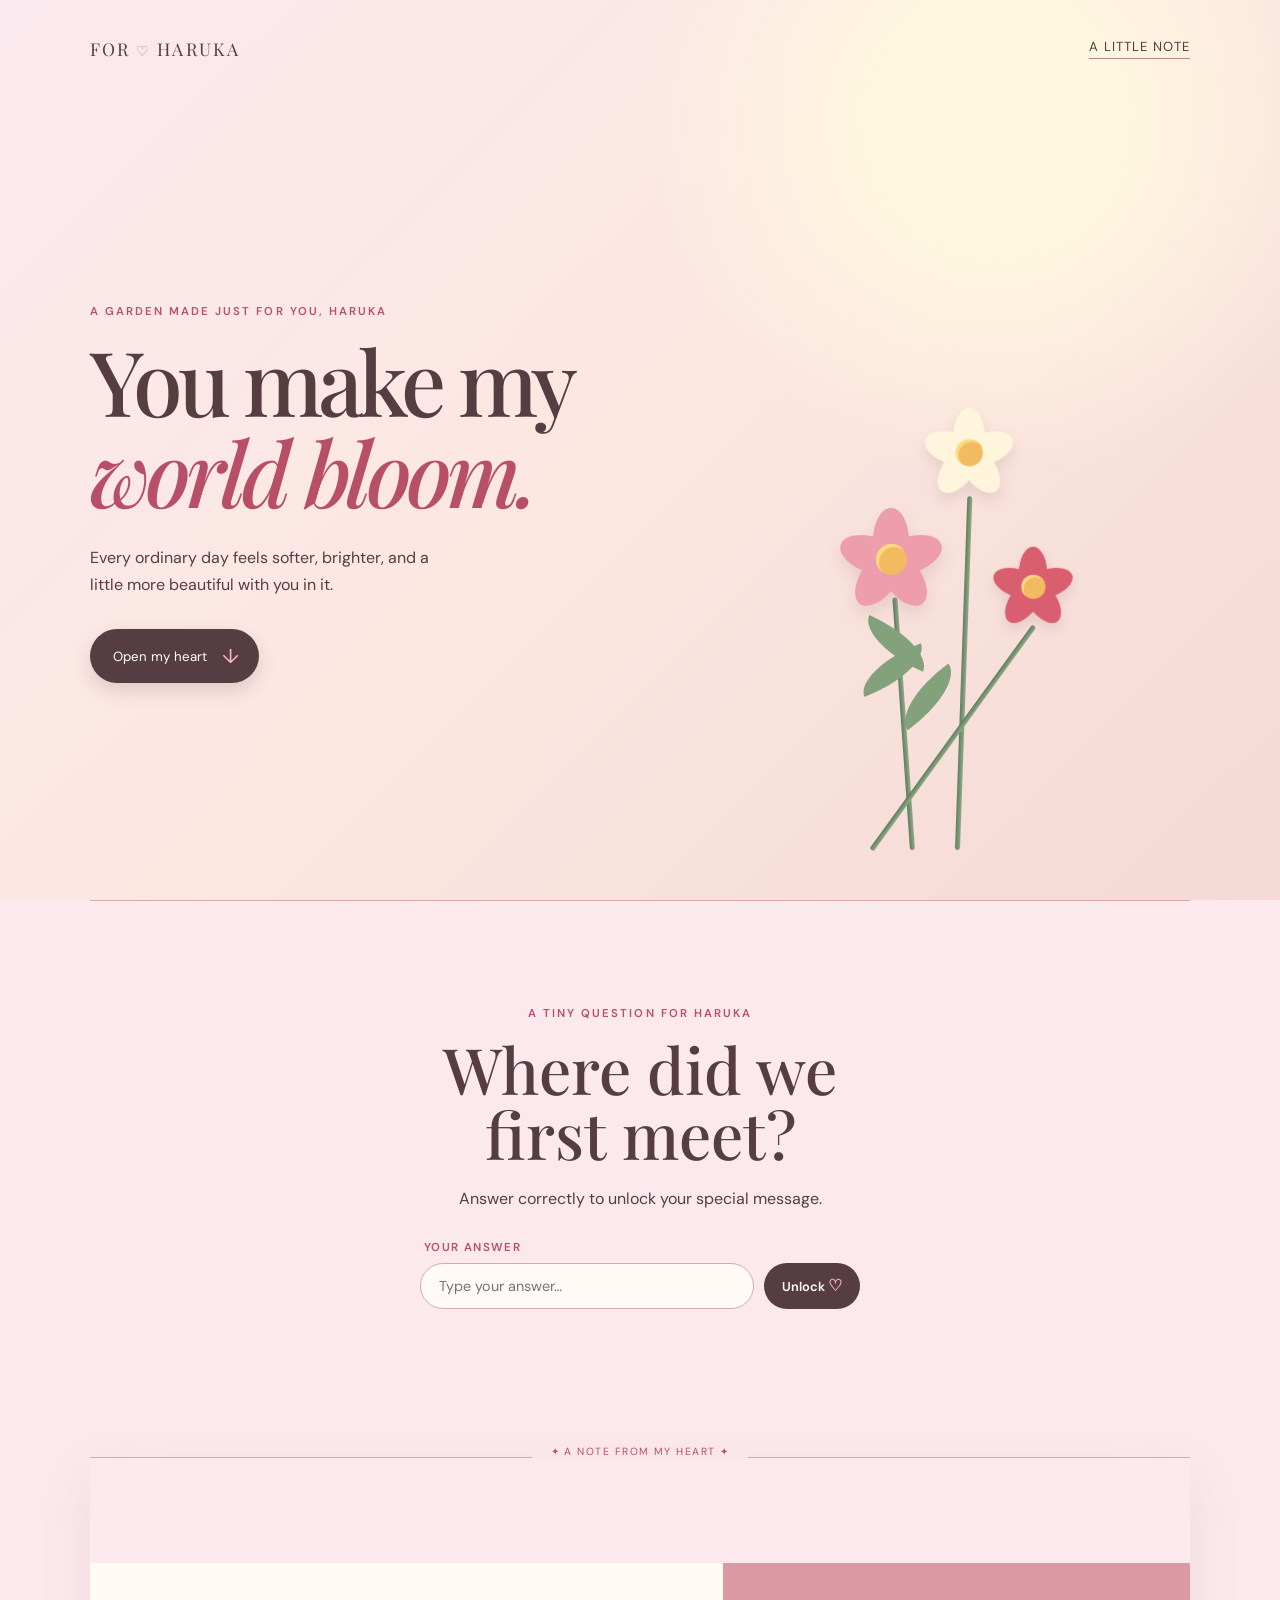
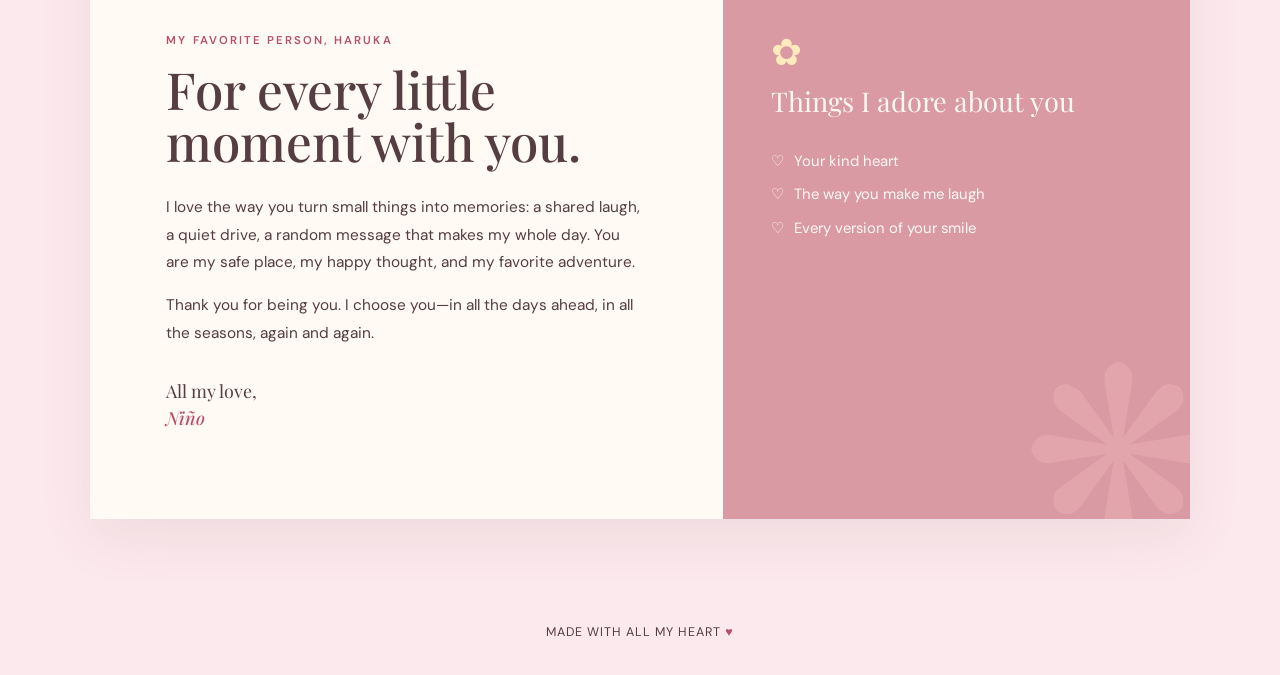
==== index.html @ 3aaa064a "sorry" ====
<!doctype html>
<html lang="en">
<head>
  <meta charset="UTF-8" />
  <meta name="viewport" content="width=device-width, initial-scale=1.0" />
  <meta name="theme-color" content="#fce9ed" />
  <title>For You, My Love</title>
  <link rel="preconnect" href="https://fonts.googleapis.com" />
  <link rel="preconnect" href="https://fonts.gstatic.com" crossorigin />
  <link href="https://fonts.googleapis.com/css2?family=DM+Sans:wght@400;500;600&family=Playfair+Display:ital,wght@0,500;0,600;1,500;1,600&display=swap" rel="stylesheet" />
  <link rel="stylesheet" href="styles.css" />
</head>
<body>
  <div class="sky" aria-hidden="true"></div>
  <div class="petals" aria-hidden="true"></div>

  <main>
    <nav>
      <span class="monogram">For <i>♡</i> Haruka</span>
      <a href="#message">a little note</a>
    </nav>

    <section class="hero" aria-labelledby="hero-title">
      <p class="eyebrow">A garden made just for you, Haruka</p>
      <h1 id="hero-title">You make my<br /><em>world bloom.</em></h1>
      <p class="intro">Every ordinary day feels softer, brighter, and a little more beautiful with you in it.</p>
      <a class="button" href="#game">Open my heart <span>↓</span></a>

      <div class="bouquet" aria-label="An animated bouquet of flowers">
        <div class="stem stem-one"></div><div class="stem stem-two"></div><div class="stem stem-three"></div>
        <div class="leaf leaf-one"></div><div class="leaf leaf-two"></div><div class="leaf leaf-three"></div>
        <div class="flower flower-pink"><b></b><i></i><i></i><i></i><i></i><i></i><strong></strong></div>
        <div class="flower flower-cream"><b></b><i></i><i></i><i></i><i></i><i></i><strong></strong></div>
        <div class="flower flower-red"><b></b><i></i><i></i><i></i><i></i><i></i><strong></strong></div>
      </div>
    </section>

    <section class="game" id="game" aria-labelledby="game-title">
      <div class="game-copy">
        <p class="eyebrow">A tiny question for Haruka</p>
        <h2 id="game-title">Where did we first meet?</h2>
        <p>Answer correctly to unlock your special message.</p>
      </div>
      <form class="question-form" id="question-form">
        <label for="answer">Your answer</label>
        <div class="answer-row">
          <input id="answer" name="answer" type="text" autocomplete="off" placeholder="Type your answer…" required />
          <button type="submit">Unlock <span>♡</span></button>
        </div>
        <p class="game-status" id="game-status" aria-live="polite"></p>
      </form>
    </section>

    <section class="letter" id="message">
      <div class="letter-card">
        <p class="eyebrow">My favorite person, Haruka</p>
        <h2>For every little<br />moment with you.</h2>
        <p>I love the way you turn small things into memories: a shared laugh, a quiet drive, a random message that makes my whole day. You are my safe place, my happy thought, and my favorite adventure.</p>
        <p>Thank you for being you. I choose you—in all the days ahead, in all the seasons, again and again.</p>
        <p class="signature">All my love,<br /><em>Niño</em></p>
      </div>
      <aside class="reasons">
        <span class="small-flower" aria-hidden="true">✿</span>
        <p>Things I adore about you</p>
        <ul>
          <li>Your kind heart</li>
          <li>The way you make me laugh</li>
          <li>Every version of your smile</li>
        </ul>
      </aside>
    </section>
  </main>

  <footer>Made with all my heart <span>♥</span></footer>
  <script src="script.js"></script>
</body>
</html>
---- styles.css ----
:root { --ink:#563d42; --rose:#d86a7f; --deep:#b84f68; --cream:#fffaf4; --sage:#789778; }
* { box-sizing:border-box; }
html { scroll-behavior:smooth; }
body { min-height:100vh; min-height:100dvh; margin:0; color:var(--ink); background:#fce9ed; font-family:"DM Sans", sans-serif; overflow-x:hidden; }
.sky { position:fixed; inset:0; z-index:-2; background:radial-gradient(circle at 78% 14%,#fff8df 0 8%,transparent 28%), linear-gradient(135deg,#fae9ee 0%,#fce7e1 47%,#f4d9d4 100%); }
main { width:100%; max-width:none; margin:0; padding:0 clamp(32px, 7vw, 120px); }
nav { height:96px; display:flex; align-items:center; justify-content:space-between; font-size:.82rem; letter-spacing:.08em; text-transform:uppercase; }
.monogram { font-family:"Playfair Display",serif; font-size:1.1rem; letter-spacing:.12em; } .monogram i { color:var(--rose); font-style:normal; font-size:.9rem; }
nav a { color:var(--ink); text-decoration:none; border-bottom:1px solid #bc8790; padding-bottom:3px; }
.hero { min-height:calc(100vh - 96px); min-height:calc(100dvh - 96px); position:relative; padding:clamp(50px,8vh,90px) 0 clamp(68px,9vh,100px); display:flex; flex-direction:column; justify-content:center; }
.eyebrow { margin:0 0 15px; color:var(--deep); text-transform:uppercase; letter-spacing:.18em; font-size:.71rem; font-weight:600; }
h1,h2 { font-family:"Playfair Display",serif; font-weight:500; line-height:1.02; margin:0; } h1 { font-size:clamp(3.5rem,7vw,6.7rem); letter-spacing:-.055em; } h1 em,h2 em,.signature em { color:var(--deep); font-weight:500; }
.intro { max-width:370px; line-height:1.7; margin:27px 0 31px; font-size:1rem; }
.button { display:inline-flex; align-items:center; align-self:flex-start; width:fit-content; gap:15px; padding:14px 20px 14px 23px; background:var(--ink); color:white; border-radius:30px; text-decoration:none; font-size:.83rem; box-shadow:0 8px 18px #74505630; transition:transform .2s; position:relative; z-index:2; cursor:pointer; }.button:hover {transform:translateY(-3px)} .button span { font-size:1.25rem; color:#f9b8c4; }
.bouquet { position:absolute; right:5%; bottom:42px; width:405px; height:470px; transform-origin:bottom center; animation:sway 5s ease-in-out infinite; pointer-events:none; }
.stem { position:absolute; bottom:8px; width:5px; height:305px; background:linear-gradient(90deg,#607c60,#90ac84); border-radius:8px; transform-origin:bottom; }.stem-one{left:180px;height:253px;transform:rotate(-4deg)}.stem-two{left:225px;height:354px;transform:rotate(2deg)}.stem-three{left:139px;height:277px;transform:rotate(36deg)}
.leaf { position:absolute; width:72px; height:30px; background:#83a27b; border-radius:100% 0 100% 0; transform-origin:left center; }.leaf-one{left:169px;bottom:125px;transform:rotate(-36deg)}.leaf-two{left:199px;bottom:185px;transform:rotate(24deg) scaleX(-1)}.leaf-three{left:129px;bottom:160px;transform:rotate(-21deg)}
.flower { position:absolute; width:116px; height:116px; filter:drop-shadow(0 8px 8px #79505624); animation:bloom 2s ease-out both; }.flower i,.flower b { position:absolute; left:40px; top:5px; width:36px; height:68px; border-radius:50% 50% 47% 47%; transform-origin:18px 53px; }.flower i:nth-of-type(1){transform:rotate(72deg)}.flower i:nth-of-type(2){transform:rotate(144deg)}.flower i:nth-of-type(3){transform:rotate(216deg)}.flower i:nth-of-type(4){transform:rotate(288deg)}.flower i:nth-of-type(5){transform:rotate(0)}.flower strong { position:absolute; width:31px;height:31px;left:43px;top:41px;background:#f2bb62;border-radius:50%;box-shadow:inset 3px 3px 0 #ffd982;z-index:2; }
.flower-pink{left:103px;top:115px;animation-delay:.2s}.flower-pink i,.flower-pink b{background:#ed9dac}.flower-cream{left:181px;top:8px;transform:scale(.87);animation-delay:.5s}.flower-cream i,.flower-cream b{background:#fff5dc}.flower-red{left:245px;top:142px;transform:scale(.78);animation-delay:.8s}.flower-red i,.flower-red b{background:#d95e70}
.game { padding:105px 0 115px; border-top:1px solid #dca7af; text-align:center; }.game-copy { max-width:530px; margin:0 auto 28px; }.game h2 { font-size:clamp(2.8rem,5vw,4.8rem); }.game-copy > p:not(.eyebrow) { line-height:1.7; margin:18px auto; }.question-form { max-width:440px; margin:auto; }.question-form label { display:block; text-align:left; margin:0 0 8px 4px; font-size:.72rem; font-weight:600; letter-spacing:.12em; text-transform:uppercase; color:var(--deep); }.answer-row { display:flex; gap:10px; }.answer-row input { flex:1; min-width:0; border:1px solid #d8a7ae; border-radius:26px; background:#fffaf6; color:var(--ink); padding:13px 18px; outline:none; font:.9rem "DM Sans",sans-serif; }.answer-row input:focus { border-color:var(--deep); box-shadow:0 0 0 3px #d96d8030; }.answer-row button { border:0; border-radius:26px; padding:0 18px; background:var(--ink); color:white; cursor:pointer; font:600 .8rem "DM Sans",sans-serif; }.answer-row button span { color:#f6adbd; font-size:1rem; }.game-status { min-height:20px; margin:13px 0 0; color:var(--deep); font-size:.78rem; font-weight:600; letter-spacing:.06em; }.game.failed .game-status { color:#9e555f; }.game.success .game-copy:after { content:"That’s right! Your love note is opening…"; display:block; margin-top:17px; color:var(--deep); font-family:"Playfair Display",serif; font-size:1.2rem; }
.letter { display:grid; grid-template-columns:1.15fr .85fr; gap:0; margin:0 0 105px; padding-top:105px; border-top:1px solid #dca7af; position:relative; box-shadow:0 18px 50px #77545b18; }.letter:before { content:"✦  a note from my heart  ✦"; position:absolute; top:-13px; left:50%; transform:translateX(-50%); white-space:nowrap; padding:0 18px; background:#f9e6e8; color:var(--deep); font-size:.65rem; letter-spacing:.14em; text-transform:uppercase; }.letter-card { background:var(--cream); padding:70px clamp(32px,6vw,85px); }.letter-card h2 { font-size:clamp(2.4rem,4vw,4rem); margin-bottom:27px; }.letter-card p:not(.eyebrow):not(.signature) { line-height:1.8; font-size:.96rem; }.signature { margin-top:30px; font-family:"Playfair Display",serif; font-size:1.12rem; line-height:1.5; }
.reasons { padding:65px 48px; background:#d99aa3; color:#fff9f4; position:relative; overflow:hidden; }.reasons:after {content:"❋";position:absolute;right:-25px;bottom:-85px;font-size:230px;color:#efb5b9;opacity:.42}.reasons p { font-family:"Playfair Display",serif; font-size:1.7rem; line-height:1.15; margin:10px 0 28px; }.reasons ul { list-style:none;padding:0;margin:0;line-height:2.25;font-size:.93rem}.reasons li:before {content:"♡";margin-right:10px}.small-flower{font-size:2.3rem;color:#ffebbd}
footer { text-align:center; padding:0 0 35px; font-size:.78rem; letter-spacing:.08em; text-transform:uppercase; } footer span{color:var(--deep)}
.petal { position:fixed; top:-50px; z-index:-1; width:14px; height:20px; background:#e99aaa; border-radius:100% 0 100% 0; opacity:.7; pointer-events:none; animation:fall linear infinite; }
@keyframes fall { to { transform:translate3d(var(--drift),110vh,0) rotate(500deg); } } @keyframes sway {50% {transform:rotate(2deg) translateX(8px)}} @keyframes bloom {0%{opacity:0;scale:.15;filter:blur(4px)}100%{opacity:1;scale:1;filter:drop-shadow(0 8px 8px #79505624)}}
@media (max-width:1050px) and (min-width:761px){main{padding:0 6vw}.bouquet{right:-2%;transform:scale(.78);transform-origin:bottom right}.hero h1{font-size:clamp(3.6rem,7vw,5.3rem)}.intro{max-width:330px}}
@media (max-width:760px){main{padding:0 8vw}.hero{padding-top:64px;min-height:calc(100vh - 78px)}.bouquet{right:50%;transform:translateX(50%) scale(.76);bottom:12px;animation:none}.game{padding:80px 0}.answer-row{flex-direction:column}.answer-row button{padding:13px}.letter{grid-template-columns:1fr;padding-top:70px}.letter-card,.reasons{padding:50px 30px}.reasons{min-height:310px}nav{height:78px}}
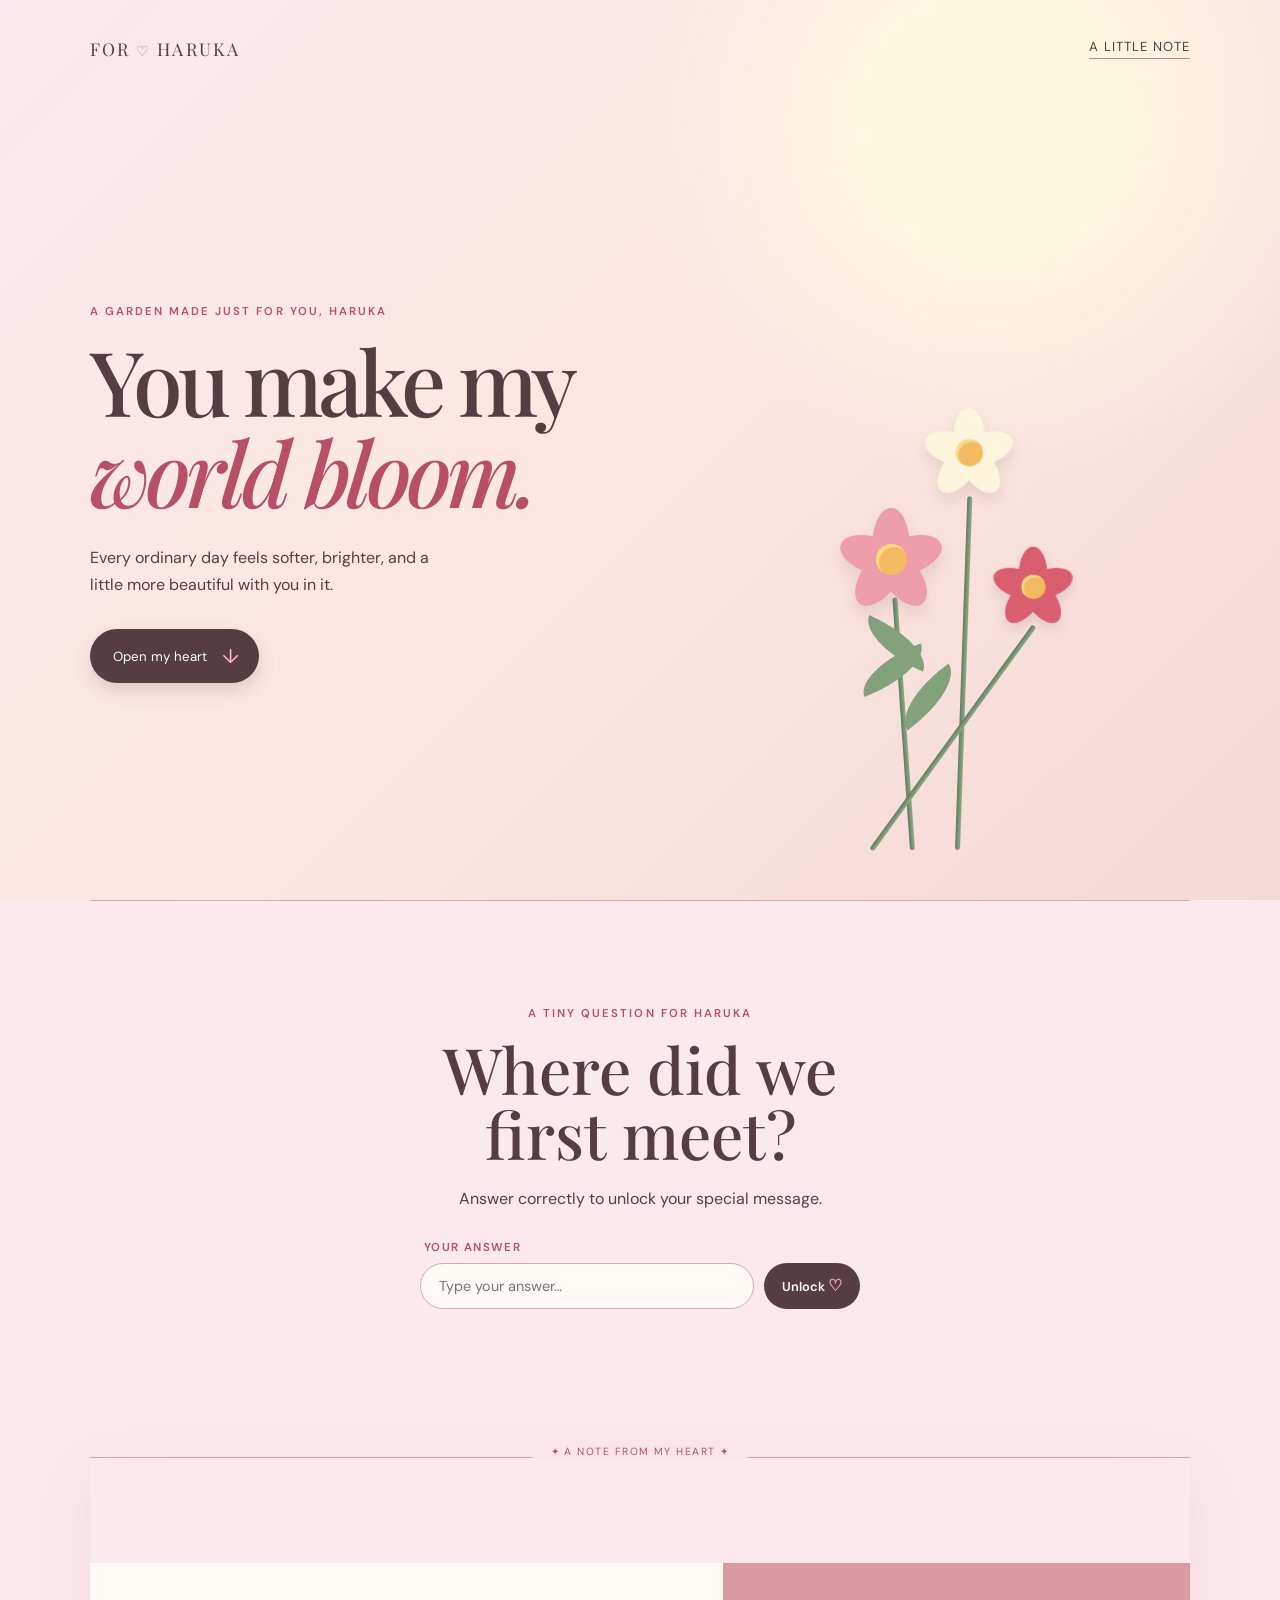
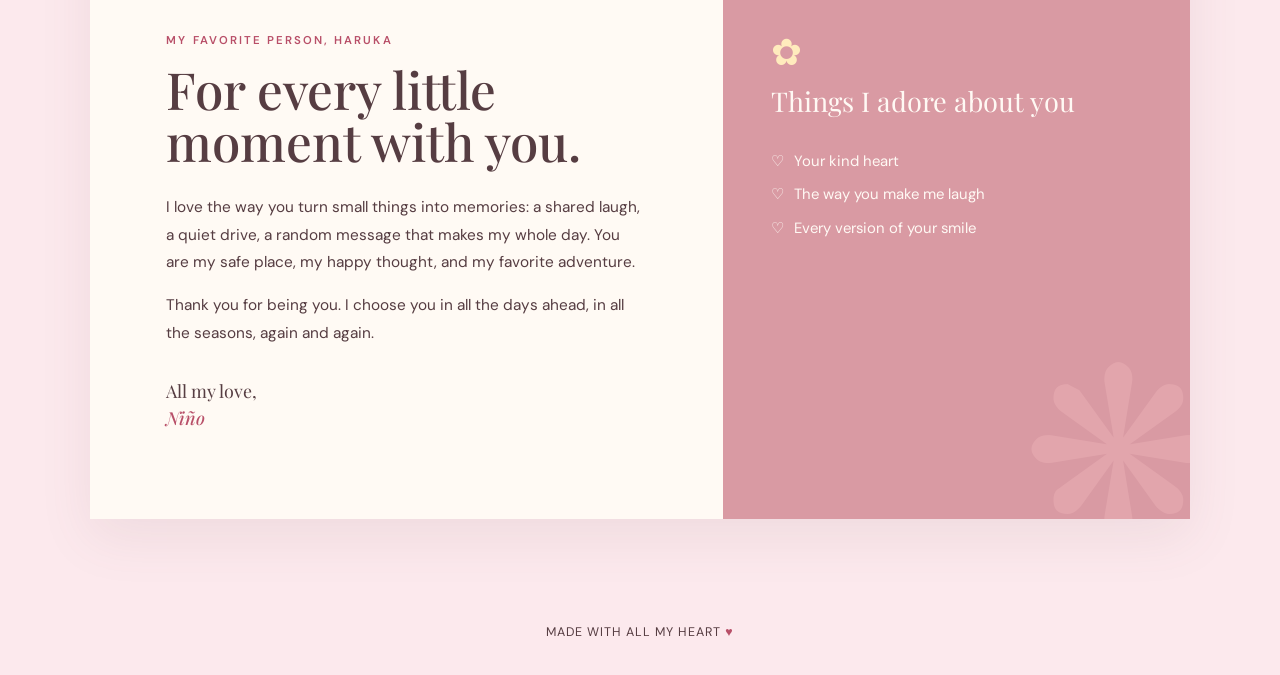
==== commit 21ab2550: "k" ====
--- a/index.html
+++ b/index.html
@@ -56,7 +56,7 @@
         <p class="eyebrow">My favorite person, Haruka</p>
         <h2>For every little<br />moment with you.</h2>
         <p>I love the way you turn small things into memories: a shared laugh, a quiet drive, a random message that makes my whole day. You are my safe place, my happy thought, and my favorite adventure.</p>
-        <p>Thank you for being you. I choose you—in all the days ahead, in all the seasons, again and again.</p>
+        <p>Thank you for being you. I choose you in all the days ahead, in all the seasons, again and again.</p>
         <p class="signature">All my love,<br /><em>Niño</em></p>
       </div>
       <aside class="reasons">
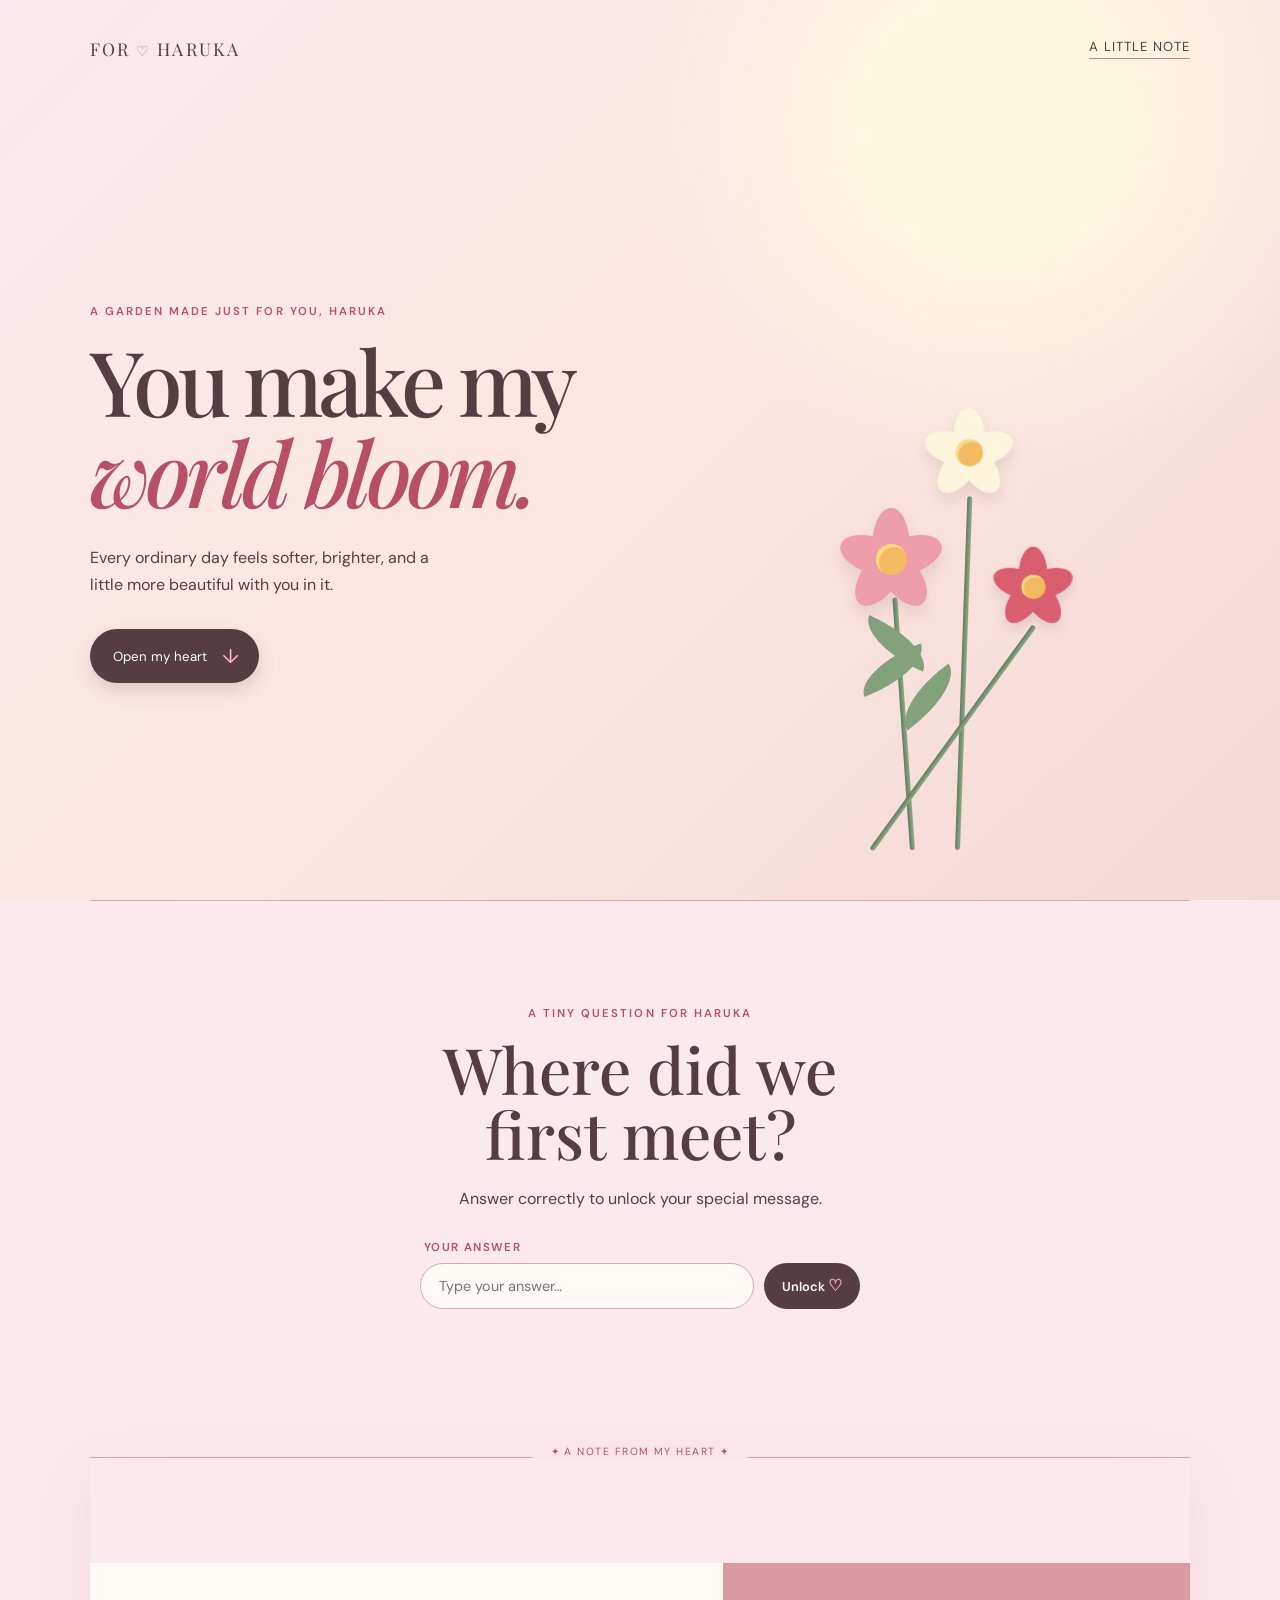
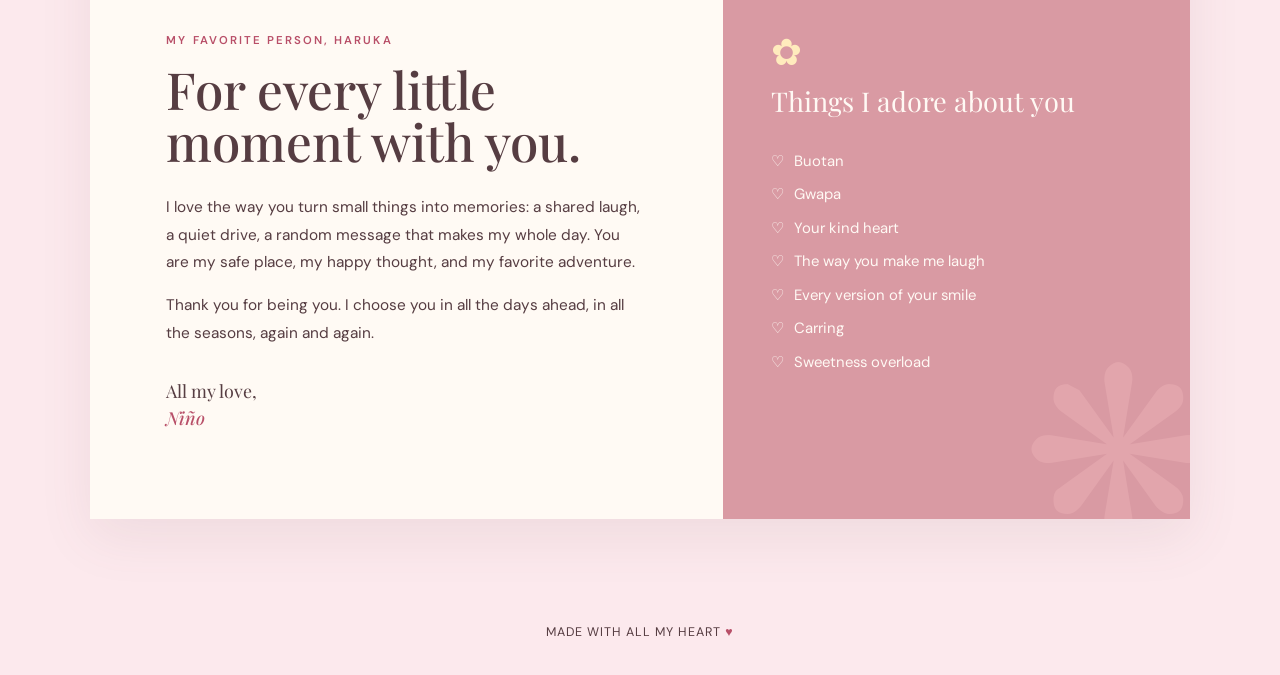
==== commit b7c92caf: "k" ====
--- a/index.html
+++ b/index.html
@@ -63,9 +63,13 @@
         <span class="small-flower" aria-hidden="true">✿</span>
         <p>Things I adore about you</p>
         <ul>
+          <li>Buotan</li>
+          <li>Gwapa</li>
           <li>Your kind heart</li>
           <li>The way you make me laugh</li>
           <li>Every version of your smile</li>
+          <li>Carring</li>
+          <li>Sweetness overload</li>
         </ul>
       </aside>
     </section>
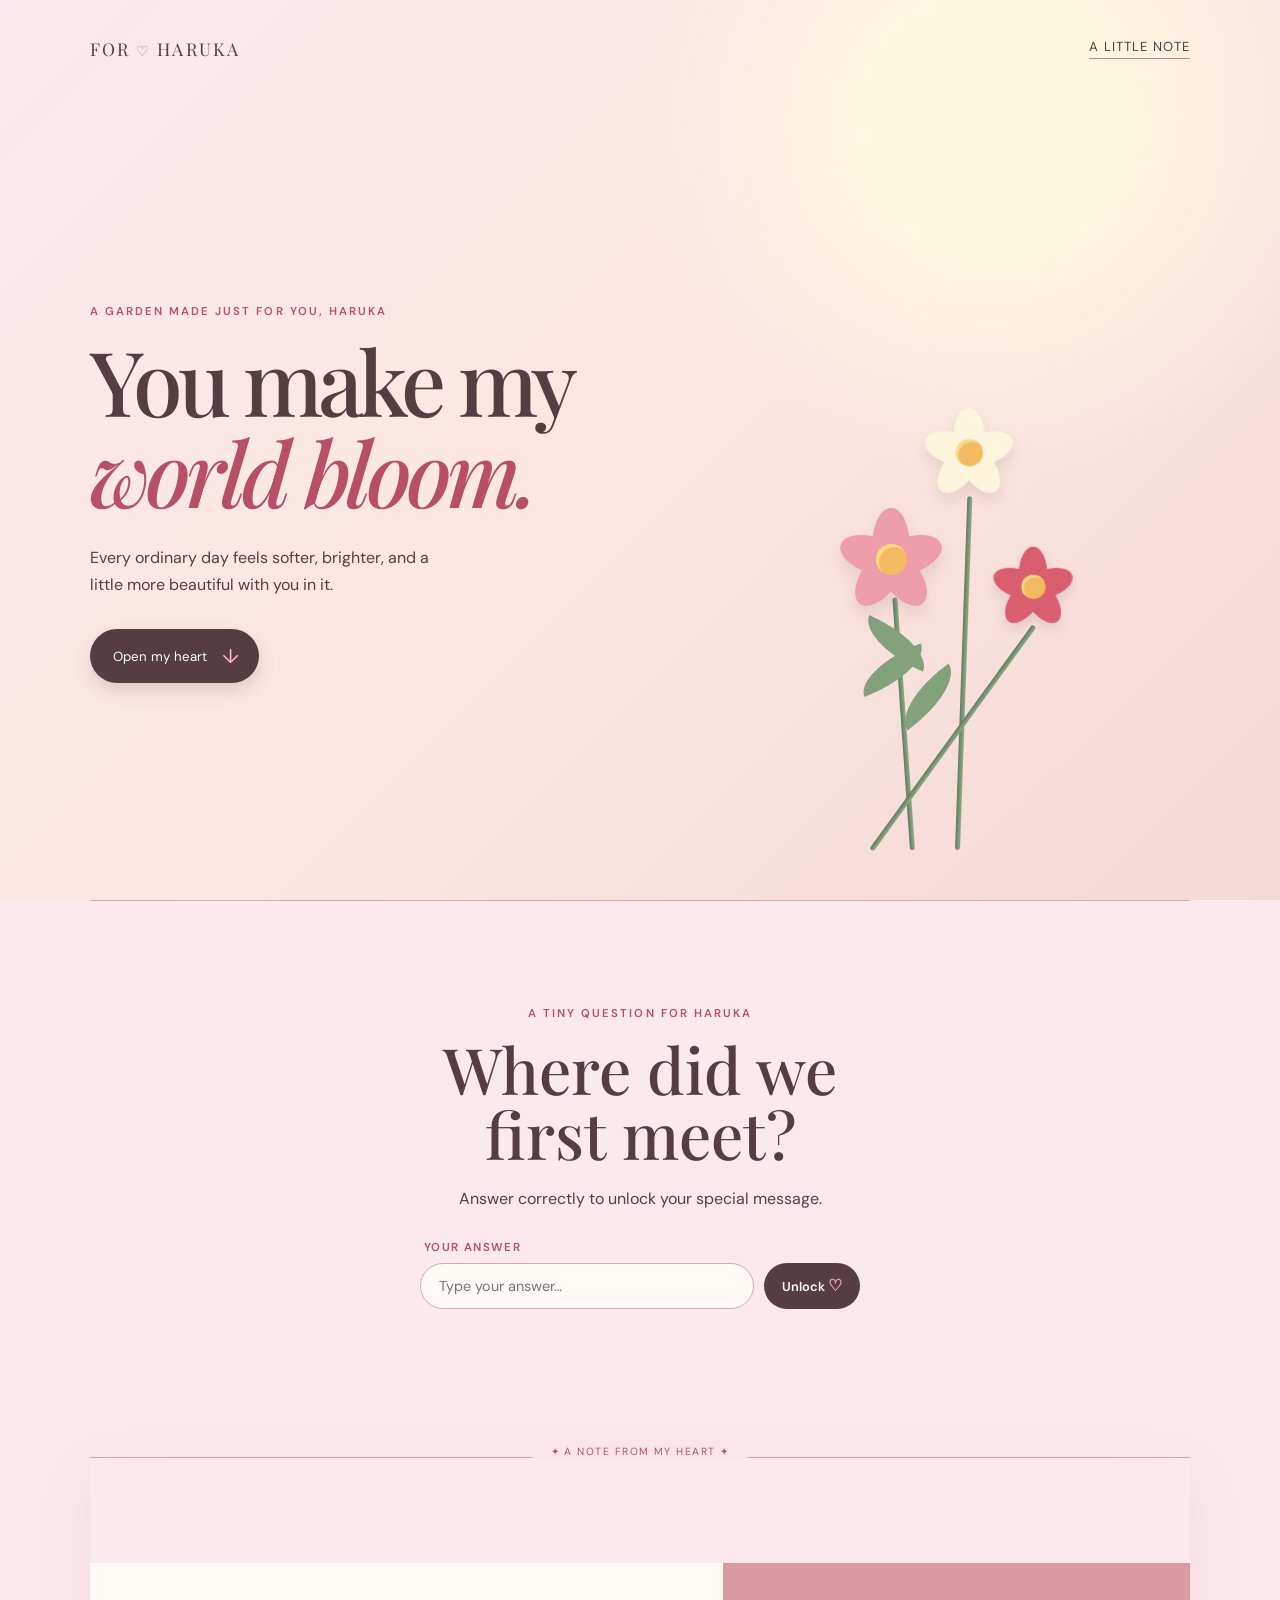
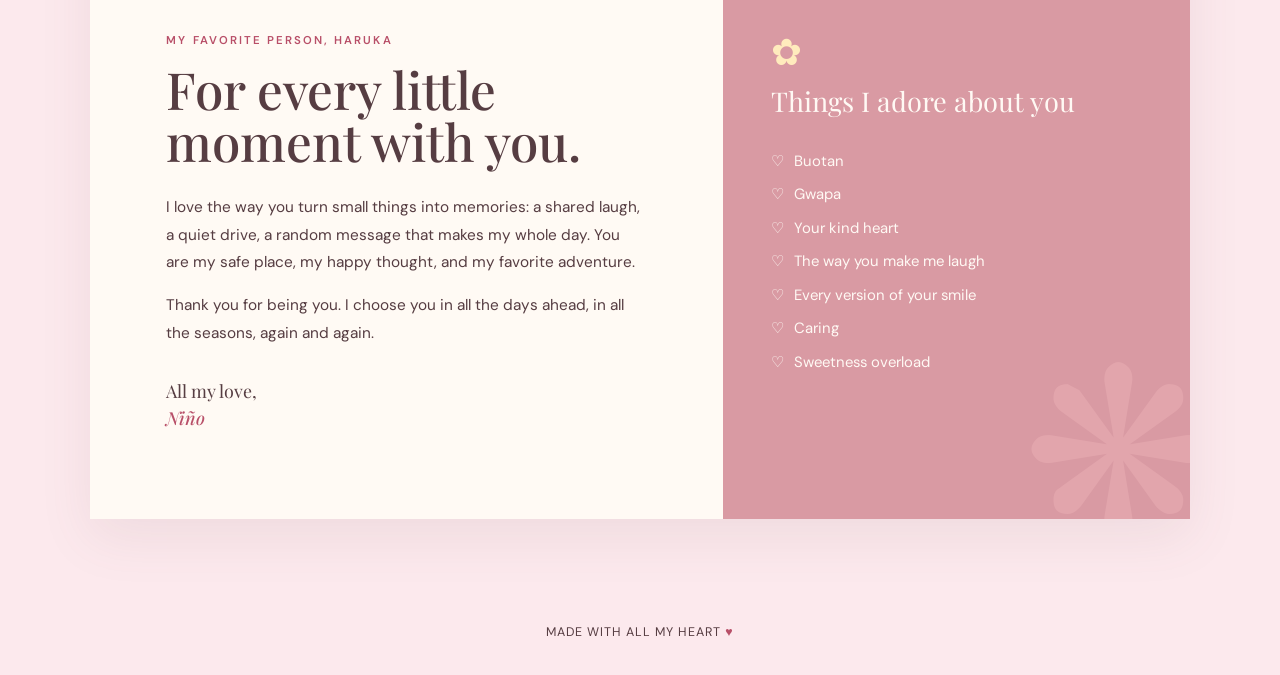
==== commit f20154f4: "k" ====
--- a/index.html
+++ b/index.html
@@ -8,7 +8,7 @@
   <link rel="preconnect" href="https://fonts.googleapis.com" />
   <link rel="preconnect" href="https://fonts.gstatic.com" crossorigin />
   <link href="https://fonts.googleapis.com/css2?family=DM+Sans:wght@400;500;600&family=Playfair+Display:ital,wght@0,500;0,600;1,500;1,600&display=swap" rel="stylesheet" />
-  <link rel="stylesheet" href="styles.css" />
+  <link rel="stylesheet" href="assets/css/styles.css" />
 </head>
 <body>
   <div class="sky" aria-hidden="true"></div>
@@ -68,7 +68,7 @@
           <li>Your kind heart</li>
           <li>The way you make me laugh</li>
           <li>Every version of your smile</li>
-          <li>Carring</li>
+          <li>Caring</li>
           <li>Sweetness overload</li>
         </ul>
       </aside>
@@ -76,6 +76,6 @@
   </main>
 
   <footer>Made with all my heart <span>♥</span></footer>
-  <script src="script.js"></script>
+  <script src="assets/js/script.js"></script>
 </body>
 </html>
--- a/assets/css/styles.css
+++ b/assets/css/styles.css
@@ -0,0 +1,28 @@
+:root { --ink:#563d42; --rose:#d86a7f; --deep:#b84f68; --cream:#fffaf4; --sage:#789778; }
+* { box-sizing:border-box; }
+html { scroll-behavior:smooth; }
+body { min-height:100vh; min-height:100dvh; margin:0; color:var(--ink); background:#fce9ed; font-family:"DM Sans", sans-serif; overflow-x:hidden; }
+.sky { position:fixed; inset:0; z-index:-2; background:radial-gradient(circle at 78% 14%,#fff8df 0 8%,transparent 28%), linear-gradient(135deg,#fae9ee 0%,#fce7e1 47%,#f4d9d4 100%); }
+main { width:100%; max-width:none; margin:0; padding:0 clamp(32px, 7vw, 120px); }
+nav { height:96px; display:flex; align-items:center; justify-content:space-between; font-size:.82rem; letter-spacing:.08em; text-transform:uppercase; }
+.monogram { font-family:"Playfair Display",serif; font-size:1.1rem; letter-spacing:.12em; } .monogram i { color:var(--rose); font-style:normal; font-size:.9rem; }
+nav a { color:var(--ink); text-decoration:none; border-bottom:1px solid #bc8790; padding-bottom:3px; }
+.hero { min-height:calc(100vh - 96px); min-height:calc(100dvh - 96px); position:relative; padding:clamp(50px,8vh,90px) 0 clamp(68px,9vh,100px); display:flex; flex-direction:column; justify-content:center; }
+.hero > :not(.bouquet) { position:relative; z-index:1; }
+.eyebrow { margin:0 0 15px; color:var(--deep); text-transform:uppercase; letter-spacing:.18em; font-size:.71rem; font-weight:600; }
+h1,h2 { font-family:"Playfair Display",serif; font-weight:500; line-height:1.02; margin:0; } h1 { font-size:clamp(3.5rem,7vw,6.7rem); letter-spacing:-.055em; } h1 em,h2 em,.signature em { color:var(--deep); font-weight:500; }
+.intro { max-width:370px; line-height:1.7; margin:27px 0 31px; font-size:1rem; }
+.button { display:inline-flex; align-items:center; align-self:flex-start; width:fit-content; gap:15px; padding:14px 20px 14px 23px; background:var(--ink); color:white; border-radius:30px; text-decoration:none; font-size:.83rem; box-shadow:0 8px 18px #74505630; transition:transform .2s; position:relative; z-index:2; cursor:pointer; }.button:hover {transform:translateY(-3px)} .button span { font-size:1.25rem; color:#f9b8c4; }
+.bouquet { position:absolute; right:5%; bottom:42px; z-index:0; width:405px; height:470px; transform-origin:bottom center; animation:sway 5s ease-in-out infinite; pointer-events:none; }
+.stem { position:absolute; bottom:8px; width:5px; height:305px; background:linear-gradient(90deg,#607c60,#90ac84); border-radius:8px; transform-origin:bottom; }.stem-one{left:180px;height:253px;transform:rotate(-4deg)}.stem-two{left:225px;height:354px;transform:rotate(2deg)}.stem-three{left:139px;height:277px;transform:rotate(36deg)}
+.leaf { position:absolute; width:72px; height:30px; background:#83a27b; border-radius:100% 0 100% 0; transform-origin:left center; }.leaf-one{left:169px;bottom:125px;transform:rotate(-36deg)}.leaf-two{left:199px;bottom:185px;transform:rotate(24deg) scaleX(-1)}.leaf-three{left:129px;bottom:160px;transform:rotate(-21deg)}
+.flower { position:absolute; width:116px; height:116px; filter:drop-shadow(0 8px 8px #79505624); animation:bloom 2s ease-out both; }.flower i,.flower b { position:absolute; left:40px; top:5px; width:36px; height:68px; border-radius:50% 50% 47% 47%; transform-origin:18px 53px; }.flower i:nth-of-type(1){transform:rotate(72deg)}.flower i:nth-of-type(2){transform:rotate(144deg)}.flower i:nth-of-type(3){transform:rotate(216deg)}.flower i:nth-of-type(4){transform:rotate(288deg)}.flower i:nth-of-type(5){transform:rotate(0)}.flower strong { position:absolute; width:31px;height:31px;left:43px;top:41px;background:#f2bb62;border-radius:50%;box-shadow:inset 3px 3px 0 #ffd982;z-index:2; }
+.flower-pink{left:103px;top:115px;animation-delay:.2s}.flower-pink i,.flower-pink b{background:#ed9dac}.flower-cream{left:181px;top:8px;transform:scale(.87);animation-delay:.5s}.flower-cream i,.flower-cream b{background:#fff5dc}.flower-red{left:245px;top:142px;transform:scale(.78);animation-delay:.8s}.flower-red i,.flower-red b{background:#d95e70}
+.game { padding:105px 0 115px; border-top:1px solid #dca7af; text-align:center; }.game-copy { max-width:530px; margin:0 auto 28px; }.game h2 { font-size:clamp(2.8rem,5vw,4.8rem); }.game-copy > p:not(.eyebrow) { line-height:1.7; margin:18px auto; }.question-form { max-width:440px; margin:auto; }.question-form label { display:block; text-align:left; margin:0 0 8px 4px; font-size:.72rem; font-weight:600; letter-spacing:.12em; text-transform:uppercase; color:var(--deep); }.answer-row { display:flex; gap:10px; }.answer-row input { flex:1; min-width:0; border:1px solid #d8a7ae; border-radius:26px; background:#fffaf6; color:var(--ink); padding:13px 18px; outline:none; font:.9rem "DM Sans",sans-serif; }.answer-row input:focus { border-color:var(--deep); box-shadow:0 0 0 3px #d96d8030; }.answer-row button { border:0; border-radius:26px; padding:0 18px; background:var(--ink); color:white; cursor:pointer; font:600 .8rem "DM Sans",sans-serif; }.answer-row button span { color:#f6adbd; font-size:1rem; }.game-status { min-height:20px; margin:13px 0 0; color:var(--deep); font-size:.78rem; font-weight:600; letter-spacing:.06em; }.game.failed .game-status { color:#9e555f; }.game.success .game-copy:after { content:"That’s right! Your love note is opening…"; display:block; margin-top:17px; color:var(--deep); font-family:"Playfair Display",serif; font-size:1.2rem; }
+.letter { display:grid; grid-template-columns:1.15fr .85fr; gap:0; margin:0 0 105px; padding-top:105px; border-top:1px solid #dca7af; position:relative; box-shadow:0 18px 50px #77545b18; }.letter:before { content:"✦  a note from my heart  ✦"; position:absolute; top:-13px; left:50%; transform:translateX(-50%); white-space:nowrap; padding:0 18px; background:#f9e6e8; color:var(--deep); font-size:.65rem; letter-spacing:.14em; text-transform:uppercase; }.letter-card { background:var(--cream); padding:70px clamp(32px,6vw,85px); }.letter-card h2 { font-size:clamp(2.4rem,4vw,4rem); margin-bottom:27px; }.letter-card p:not(.eyebrow):not(.signature) { line-height:1.8; font-size:.96rem; }.signature { margin-top:30px; font-family:"Playfair Display",serif; font-size:1.12rem; line-height:1.5; }
+.reasons { padding:65px 48px; background:#d99aa3; color:#fff9f4; position:relative; overflow:hidden; }.reasons:after {content:"❋";position:absolute;right:-25px;bottom:-85px;font-size:230px;color:#efb5b9;opacity:.42}.reasons p { font-family:"Playfair Display",serif; font-size:1.7rem; line-height:1.15; margin:10px 0 28px; }.reasons ul { list-style:none;padding:0;margin:0;line-height:2.25;font-size:.93rem}.reasons li:before {content:"♡";margin-right:10px}.small-flower{font-size:2.3rem;color:#ffebbd}
+footer { text-align:center; padding:0 0 35px; font-size:.78rem; letter-spacing:.08em; text-transform:uppercase; } footer span{color:var(--deep)}
+.petal { position:fixed; top:-50px; z-index:-1; width:14px; height:20px; background:#e99aaa; border-radius:100% 0 100% 0; opacity:.7; pointer-events:none; animation:fall linear infinite; }
+@keyframes fall { to { transform:translate3d(var(--drift),110vh,0) rotate(500deg); } } @keyframes sway {50% {transform:rotate(2deg) translateX(8px)}} @keyframes bloom {0%{opacity:0;scale:.15;filter:blur(4px)}100%{opacity:1;scale:1;filter:drop-shadow(0 8px 8px #79505624)}}
+@media (max-width:1050px) and (min-width:761px){main{padding:0 6vw}.bouquet{right:-2%;transform:scale(.78);transform-origin:bottom right}.hero h1{font-size:clamp(3.6rem,7vw,5.3rem)}.intro{max-width:330px}}
+@media (max-width:760px){main{padding:0 8vw}.hero{padding-top:64px;min-height:calc(100vh - 78px)}.bouquet{right:50%;transform:translateX(50%) scale(.76);bottom:12px;animation:none}.game{padding:80px 0}.answer-row{flex-direction:column}.answer-row button{padding:13px}.letter{grid-template-columns:1fr;padding-top:70px}.letter-card,.reasons{padding:50px 30px}.reasons{min-height:310px}nav{height:78px}}
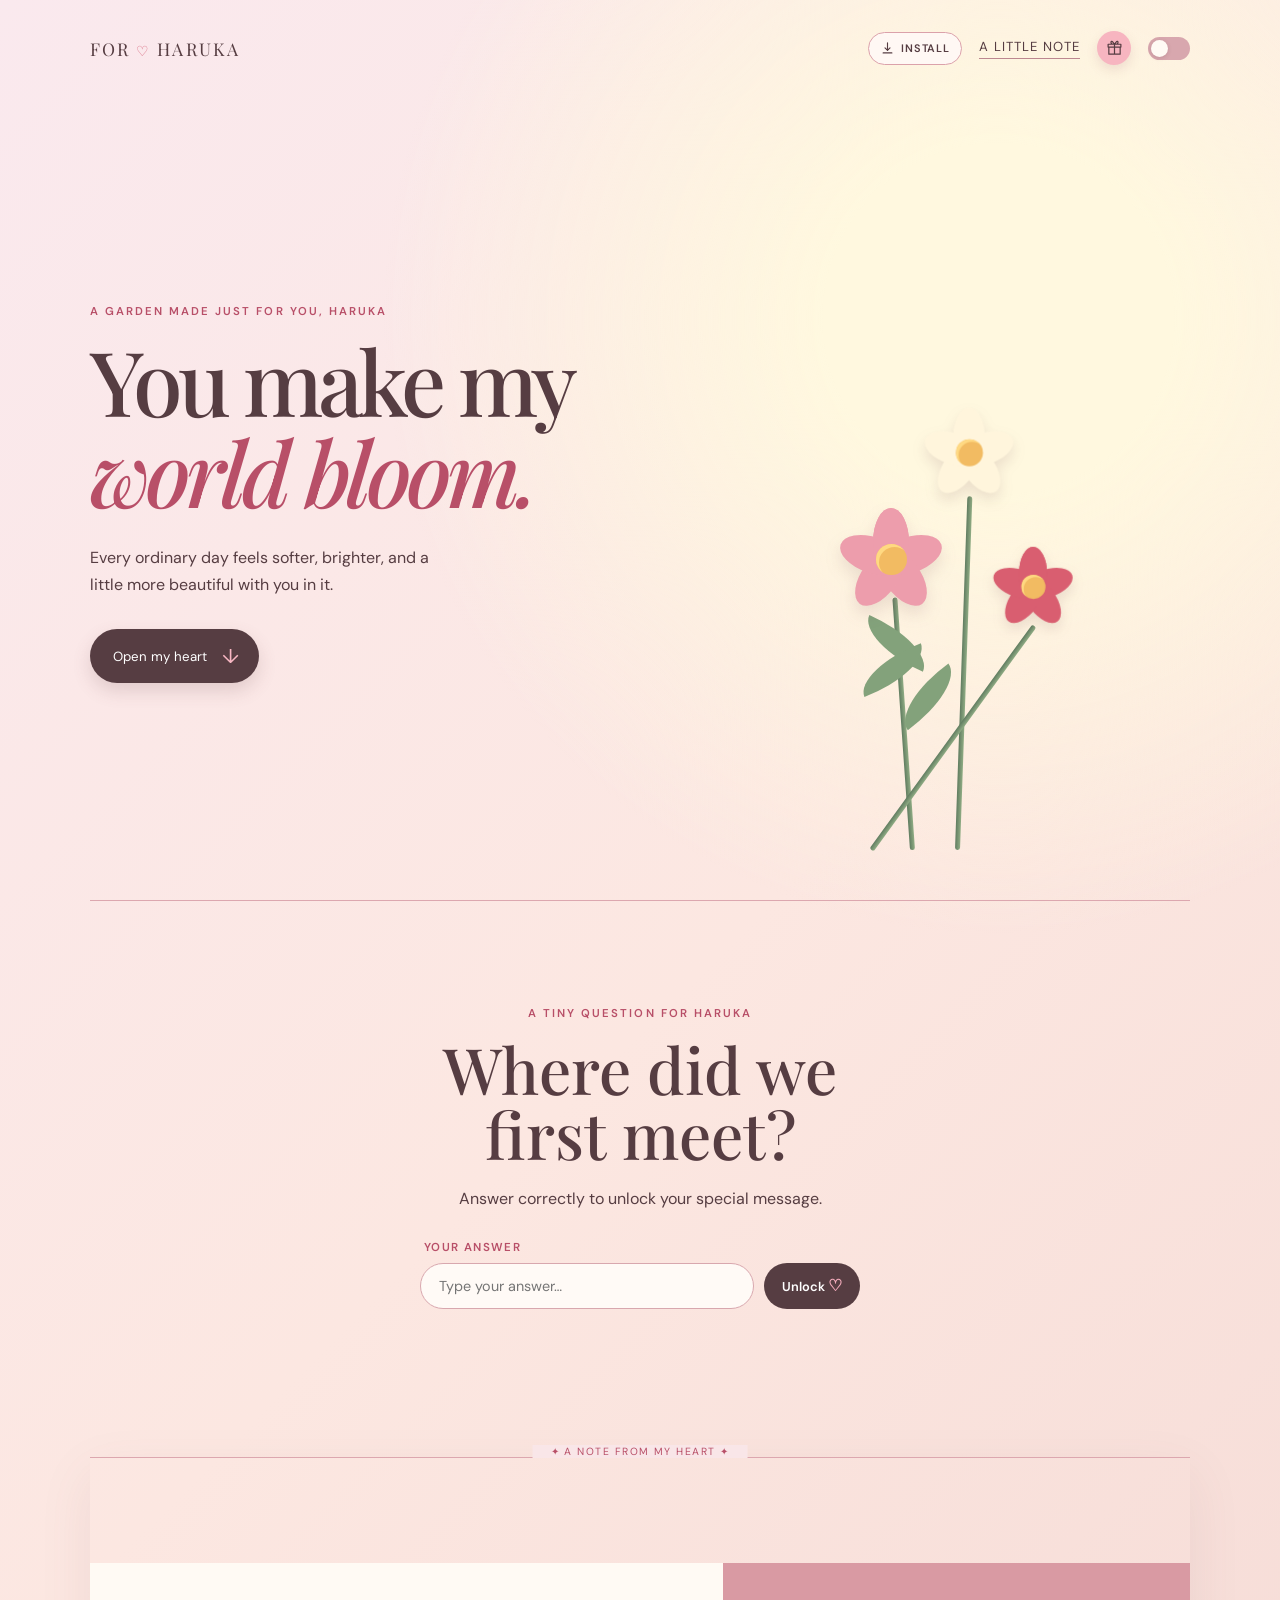
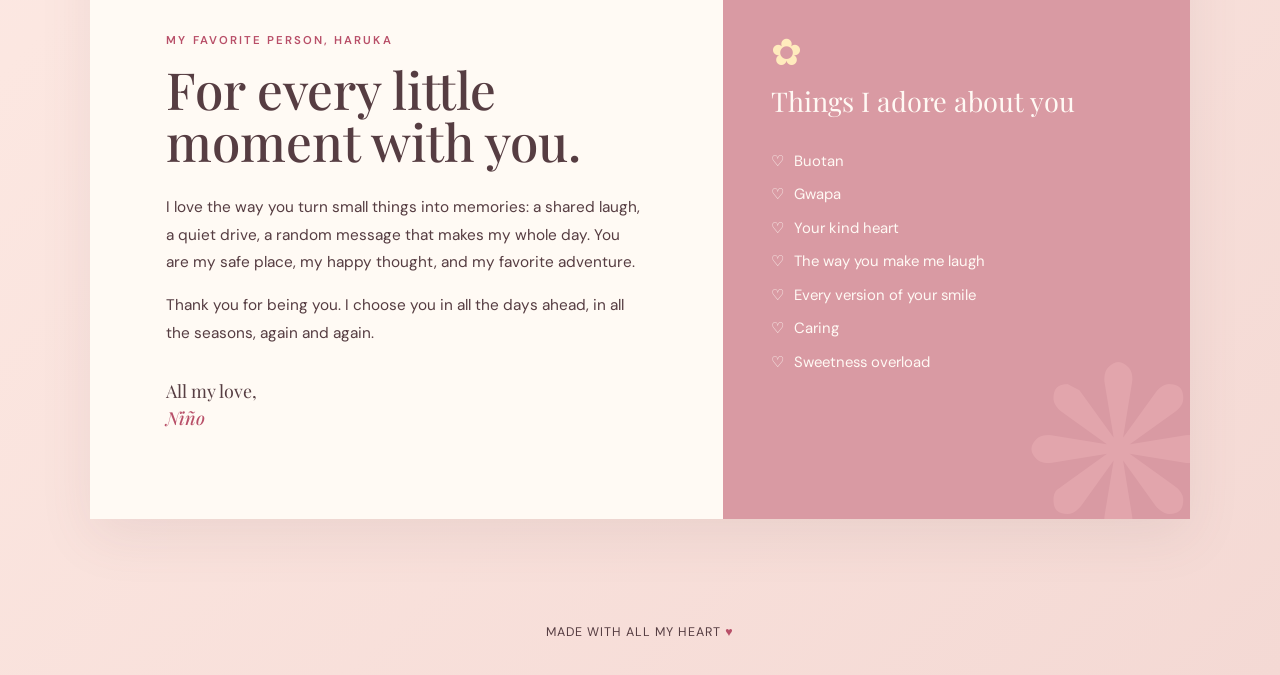
==== commit bfe39d00: "Add monthsary theme, memories gallery, and PWA support" ====
--- a/index.html
+++ b/index.html
@@ -4,7 +4,10 @@
   <meta charset="UTF-8" />
   <meta name="viewport" content="width=device-width, initial-scale=1.0" />
   <meta name="theme-color" content="#fce9ed" />
+  <meta name="description" content="A little romantic garden made for Haruka." />
   <title>For You, My Love</title>
+  <link rel="manifest" href="manifest.webmanifest" />
+  <link rel="apple-touch-icon" href="assets/icons/app-icon.svg" />
   <link rel="preconnect" href="https://fonts.googleapis.com" />
   <link rel="preconnect" href="https://fonts.gstatic.com" crossorigin />
   <link href="https://fonts.googleapis.com/css2?family=DM+Sans:wght@400;500;600&family=Playfair+Display:ital,wght@0,500;0,600;1,500;1,600&display=swap" rel="stylesheet" />
@@ -17,14 +20,24 @@
   <main>
     <nav>
       <span class="monogram">For <i>♡</i> Haruka</span>
-      <a href="#message">a little note</a>
+      <button class="install-button" id="install-button" type="button" hidden aria-label="Install this app" title="Install app"><svg viewBox="0 0 24 24" aria-hidden="true"><path d="M12 3v12m0 0 4-4m-4 4-4-4M5 19h14" /></svg><span>Install</span></button>
+      <button class="menu-toggle" type="button" aria-label="Open navigation menu" aria-expanded="false" aria-controls="nav-links">
+        <span></span><span></span><span></span>
+      </button>
+      <div class="nav-links" id="nav-links">
+        <a class="note-link" href="#message" aria-label="Read my little note" title="A little note"><span>a little note</span><svg viewBox="0 0 24 24" aria-hidden="true"><path d="M5 3h10l4 4v14H5zM15 3v5h5M8 12h8M8 16h6" /></svg></a>
+        <a class="nav-icon gift-link" href="pages/monthsary.html" aria-label="Open your monthsary surprise" title="A surprise for Haruka">
+          <svg viewBox="0 0 24 24" aria-hidden="true"><path d="M4 10h16v10H4zM3 6h18v4H3zM12 6v14M12 6c-3.8 0-5-1.1-5-2.5S8.2 1 10 3.2L12 6zm0 0c3.8 0 5-1.1 5-2.5S15.8 1 14 3.2L12 6z" /></svg>
+        </a>
+        <button class="theme-toggle" id="theme-toggle" type="button" role="switch" aria-checked="false" aria-label="Turn on monthsary theme" title="Monthsary theme"><span></span></button>
+      </div>
     </nav>
 
     <section class="hero" aria-labelledby="hero-title">
-      <p class="eyebrow">A garden made just for you, Haruka</p>
+      <p class="eyebrow" id="hero-eyebrow">A garden made just for you, Haruka</p>
       <h1 id="hero-title">You make my<br /><em>world bloom.</em></h1>
-      <p class="intro">Every ordinary day feels softer, brighter, and a little more beautiful with you in it.</p>
-      <a class="button" href="#game">Open my heart <span>↓</span></a>
+      <p class="intro" id="hero-intro">Every ordinary day feels softer, brighter, and a little more beautiful with you in it.</p>
+      <a class="button" href="#game"><span id="hero-button-text">Open my heart</span> <span class="button-arrow">↓</span></a>
 
       <div class="bouquet" aria-label="An animated bouquet of flowers">
         <div class="stem stem-one"></div><div class="stem stem-two"></div><div class="stem stem-three"></div>
@@ -37,9 +50,9 @@
 
     <section class="game" id="game" aria-labelledby="game-title">
       <div class="game-copy">
-        <p class="eyebrow">A tiny question for Haruka</p>
+        <p class="eyebrow" id="game-eyebrow">A tiny question for Haruka</p>
         <h2 id="game-title">Where did we first meet?</h2>
-        <p>Answer correctly to unlock your special message.</p>
+        <p id="game-description">Answer correctly to unlock your special message.</p>
       </div>
       <form class="question-form" id="question-form">
         <label for="answer">Your answer</label>
--- a/assets/css/styles.css
+++ b/assets/css/styles.css
@@ -1,18 +1,24 @@
 :root { --ink:#563d42; --rose:#d86a7f; --deep:#b84f68; --cream:#fffaf4; --sage:#789778; }
 * { box-sizing:border-box; }
 html { scroll-behavior:smooth; }
-body { min-height:100vh; min-height:100dvh; margin:0; color:var(--ink); background:#fce9ed; font-family:"DM Sans", sans-serif; overflow-x:hidden; }
+body { min-height:100vh; min-height:100dvh; margin:0; color:var(--ink); background:#fce9ed; font-family:"DM Sans", sans-serif; overflow-x:hidden; animation:home-fade-in .6s ease-out both; }
 .sky { position:fixed; inset:0; z-index:-2; background:radial-gradient(circle at 78% 14%,#fff8df 0 8%,transparent 28%), linear-gradient(135deg,#fae9ee 0%,#fce7e1 47%,#f4d9d4 100%); }
 main { width:100%; max-width:none; margin:0; padding:0 clamp(32px, 7vw, 120px); }
-nav { height:96px; display:flex; align-items:center; justify-content:space-between; font-size:.82rem; letter-spacing:.08em; text-transform:uppercase; }
+nav { height:96px; display:flex; align-items:center; justify-content:space-between; position:relative; font-size:.82rem; letter-spacing:.08em; text-transform:uppercase; }.nav-links { display:flex; align-items:center; gap:17px; }.menu-toggle { display:none; }
 .monogram { font-family:"Playfair Display",serif; font-size:1.1rem; letter-spacing:.12em; } .monogram i { color:var(--rose); font-style:normal; font-size:.9rem; }
 nav a { color:var(--ink); text-decoration:none; border-bottom:1px solid #bc8790; padding-bottom:3px; }
+.nav-icon { display:grid; place-items:center; width:34px; height:34px; padding:0; border:0; border-radius:50%; color:var(--ink); transition:transform .2s, background .2s; }.nav-icon svg { width:17px; height:17px; fill:none; stroke:currentColor; stroke-width:1.7; stroke-linecap:round; stroke-linejoin:round; }.nav-icon:hover { transform:translateY(-3px); background:#f5cbd1; }.gift-link { background:#f7b5c0; box-shadow:0 5px 12px #8f515c24; }.gift-link:hover { transform:translateY(-3px) rotate(-8deg); background:#f5a6b4; }
+.note-link svg { display:none; }
+.install-button { display:inline-flex; align-items:center; gap:6px; margin-left:auto; margin-right:17px; padding:8px 11px; border:1px solid #dba1aa; border-radius:22px; background:#fff8f4; color:var(--ink); cursor:pointer; font:600 .68rem "DM Sans",sans-serif; letter-spacing:.07em; text-transform:uppercase; }.install-button svg { width:15px; height:15px; fill:none; stroke:currentColor; stroke-width:1.8; stroke-linecap:round; stroke-linejoin:round; }
+.theme-toggle { width:42px; height:23px; padding:3px; border:0; border-radius:20px; background:#d8a7ae; cursor:pointer; transition:background .25s; }.theme-toggle span { display:block; width:17px; height:17px; border-radius:50%; background:#fffaf4; box-shadow:0 1px 4px #5e3c4230; transition:transform .25s; }.theme-toggle[aria-checked="true"] { background:#d25a73; }.theme-toggle[aria-checked="true"] span { transform:translateX(19px); }
+body.monthsary-theme { --ink:#643f4b; --rose:#c95570; --deep:#b94d69; background:#f8dde2; } body.monthsary-theme .sky { background:radial-gradient(circle at 72% 16%,#fff6cf 0 7%,transparent 25%),radial-gradient(circle at 28% 80%,#ffe6b6 0,transparent 24%),linear-gradient(135deg,#f8dce2 0%,#fce8d7 52%,#edc9d3 100%); } body.monthsary-theme .letter:before { background:#f8dde2; } body.monthsary-theme .reasons { background:#ce7081; } body.monthsary-theme .button,.monthsary-theme .answer-row button { background:#743f50; }
+.gift-link.opening { animation:gift-open .62s ease-in forwards; pointer-events:none; }.opening-surprise main, .opening-surprise nav, .opening-surprise footer { animation:home-fade-out .58s ease-in forwards; }
 .hero { min-height:calc(100vh - 96px); min-height:calc(100dvh - 96px); position:relative; padding:clamp(50px,8vh,90px) 0 clamp(68px,9vh,100px); display:flex; flex-direction:column; justify-content:center; }
 .hero > :not(.bouquet) { position:relative; z-index:1; }
 .eyebrow { margin:0 0 15px; color:var(--deep); text-transform:uppercase; letter-spacing:.18em; font-size:.71rem; font-weight:600; }
 h1,h2 { font-family:"Playfair Display",serif; font-weight:500; line-height:1.02; margin:0; } h1 { font-size:clamp(3.5rem,7vw,6.7rem); letter-spacing:-.055em; } h1 em,h2 em,.signature em { color:var(--deep); font-weight:500; }
 .intro { max-width:370px; line-height:1.7; margin:27px 0 31px; font-size:1rem; }
-.button { display:inline-flex; align-items:center; align-self:flex-start; width:fit-content; gap:15px; padding:14px 20px 14px 23px; background:var(--ink); color:white; border-radius:30px; text-decoration:none; font-size:.83rem; box-shadow:0 8px 18px #74505630; transition:transform .2s; position:relative; z-index:2; cursor:pointer; }.button:hover {transform:translateY(-3px)} .button span { font-size:1.25rem; color:#f9b8c4; }
+.button { display:inline-flex; align-items:center; align-self:flex-start; width:fit-content; gap:15px; padding:14px 20px 14px 23px; background:var(--ink); color:white; border-radius:30px; text-decoration:none; font-size:.83rem; box-shadow:0 8px 18px #74505630; transition:transform .2s; position:relative; z-index:2; cursor:pointer; }.button:hover {transform:translateY(-3px)} .button-arrow { font-size:1.25rem; color:#f9b8c4; }
 .bouquet { position:absolute; right:5%; bottom:42px; z-index:0; width:405px; height:470px; transform-origin:bottom center; animation:sway 5s ease-in-out infinite; pointer-events:none; }
 .stem { position:absolute; bottom:8px; width:5px; height:305px; background:linear-gradient(90deg,#607c60,#90ac84); border-radius:8px; transform-origin:bottom; }.stem-one{left:180px;height:253px;transform:rotate(-4deg)}.stem-two{left:225px;height:354px;transform:rotate(2deg)}.stem-three{left:139px;height:277px;transform:rotate(36deg)}
 .leaf { position:absolute; width:72px; height:30px; background:#83a27b; border-radius:100% 0 100% 0; transform-origin:left center; }.leaf-one{left:169px;bottom:125px;transform:rotate(-36deg)}.leaf-two{left:199px;bottom:185px;transform:rotate(24deg) scaleX(-1)}.leaf-three{left:129px;bottom:160px;transform:rotate(-21deg)}
@@ -23,6 +29,7 @@
 .reasons { padding:65px 48px; background:#d99aa3; color:#fff9f4; position:relative; overflow:hidden; }.reasons:after {content:"❋";position:absolute;right:-25px;bottom:-85px;font-size:230px;color:#efb5b9;opacity:.42}.reasons p { font-family:"Playfair Display",serif; font-size:1.7rem; line-height:1.15; margin:10px 0 28px; }.reasons ul { list-style:none;padding:0;margin:0;line-height:2.25;font-size:.93rem}.reasons li:before {content:"♡";margin-right:10px}.small-flower{font-size:2.3rem;color:#ffebbd}
 footer { text-align:center; padding:0 0 35px; font-size:.78rem; letter-spacing:.08em; text-transform:uppercase; } footer span{color:var(--deep)}
 .petal { position:fixed; top:-50px; z-index:-1; width:14px; height:20px; background:#e99aaa; border-radius:100% 0 100% 0; opacity:.7; pointer-events:none; animation:fall linear infinite; }
-@keyframes fall { to { transform:translate3d(var(--drift),110vh,0) rotate(500deg); } } @keyframes sway {50% {transform:rotate(2deg) translateX(8px)}} @keyframes bloom {0%{opacity:0;scale:.15;filter:blur(4px)}100%{opacity:1;scale:1;filter:drop-shadow(0 8px 8px #79505624)}}
+@keyframes home-fade-in { from { opacity:0; transform:translateY(10px); } to { opacity:1; transform:none; } } @keyframes home-fade-out { to { opacity:0; transform:scale(.985); } } @keyframes gift-open { 30% { transform:translateY(-8px) rotate(-12deg) scale(1.15); } 65% { transform:translateY(-5px) rotate(12deg) scale(1.35); } to { transform:translateY(-22px) scale(1.75); opacity:0; } } @keyframes fall { to { transform:translate3d(var(--drift),110vh,0) rotate(500deg); } } @keyframes sway {50% {transform:rotate(2deg) translateX(8px)}} @keyframes bloom {0%{opacity:0;scale:.15;filter:blur(4px)}100%{opacity:1;scale:1;filter:drop-shadow(0 8px 8px #79505624)}}
 @media (max-width:1050px) and (min-width:761px){main{padding:0 6vw}.bouquet{right:-2%;transform:scale(.78);transform-origin:bottom right}.hero h1{font-size:clamp(3.6rem,7vw,5.3rem)}.intro{max-width:330px}}
-@media (max-width:760px){main{padding:0 8vw}.hero{padding-top:64px;min-height:calc(100vh - 78px)}.bouquet{right:50%;transform:translateX(50%) scale(.76);bottom:12px;animation:none}.game{padding:80px 0}.answer-row{flex-direction:column}.answer-row button{padding:13px}.letter{grid-template-columns:1fr;padding-top:70px}.letter-card,.reasons{padding:50px 30px}.reasons{min-height:310px}nav{height:78px}}
+@media (max-width:760px){main{padding:0 8vw}.hero{padding-top:64px;min-height:calc(100vh - 78px)}.bouquet{right:50%;transform:translateX(50%) scale(.76);bottom:12px;animation:none}.game{padding:80px 0}.answer-row{flex-direction:column}.answer-row button{padding:13px}.letter{grid-template-columns:1fr;padding-top:70px}.letter-card,.reasons{padding:50px 30px}.reasons{min-height:310px}nav{height:78px}.menu-toggle{display:grid;gap:4px;width:40px;height:40px;place-content:center;padding:0;border:0;border-radius:50%;background:#f7b5c0;cursor:pointer;z-index:3}.menu-toggle span{display:block;width:17px;height:1.5px;background:var(--ink);transition:transform .25s,opacity .2s}.menu-toggle.is-open span:first-child{transform:translateY(5.5px) rotate(45deg)}.menu-toggle.is-open span:nth-child(2){opacity:0}.menu-toggle.is-open span:last-child{transform:translateY(-5.5px) rotate(-45deg)}.nav-links{position:absolute;z-index:2;top:68px;right:0;display:flex;gap:12px;padding:12px;border:1px solid #ecc6cc;border-radius:28px;background:#fff8f4;box-shadow:0 12px 30px #79505622;opacity:0;visibility:hidden;transform:translateY(-8px) scale(.96);transition:opacity .2s,transform .2s,visibility .2s}.nav-links.is-open{opacity:1;visibility:visible;transform:none}.nav-links .note-link,.nav-links .gift-link{display:grid;place-items:center;width:38px;height:38px;margin:0;padding:0;border:0;border-radius:50%;background:#fae0e3}.nav-links .note-link span{display:none}.nav-links .note-link svg{display:block;width:18px;height:18px;fill:none;stroke:currentColor;stroke-width:1.7;stroke-linecap:round;stroke-linejoin:round}.nav-links .gift-link{background:#f7b5c0}}
+@media (max-width:760px){.install-button{order:2;margin-left:auto;margin-right:9px;padding:0;width:40px;height:40px;justify-content:center;border:0;border-radius:50%;background:#fff8f4}.install-button span{display:none}.install-button svg{width:18px;height:18px}.menu-toggle{order:3}}
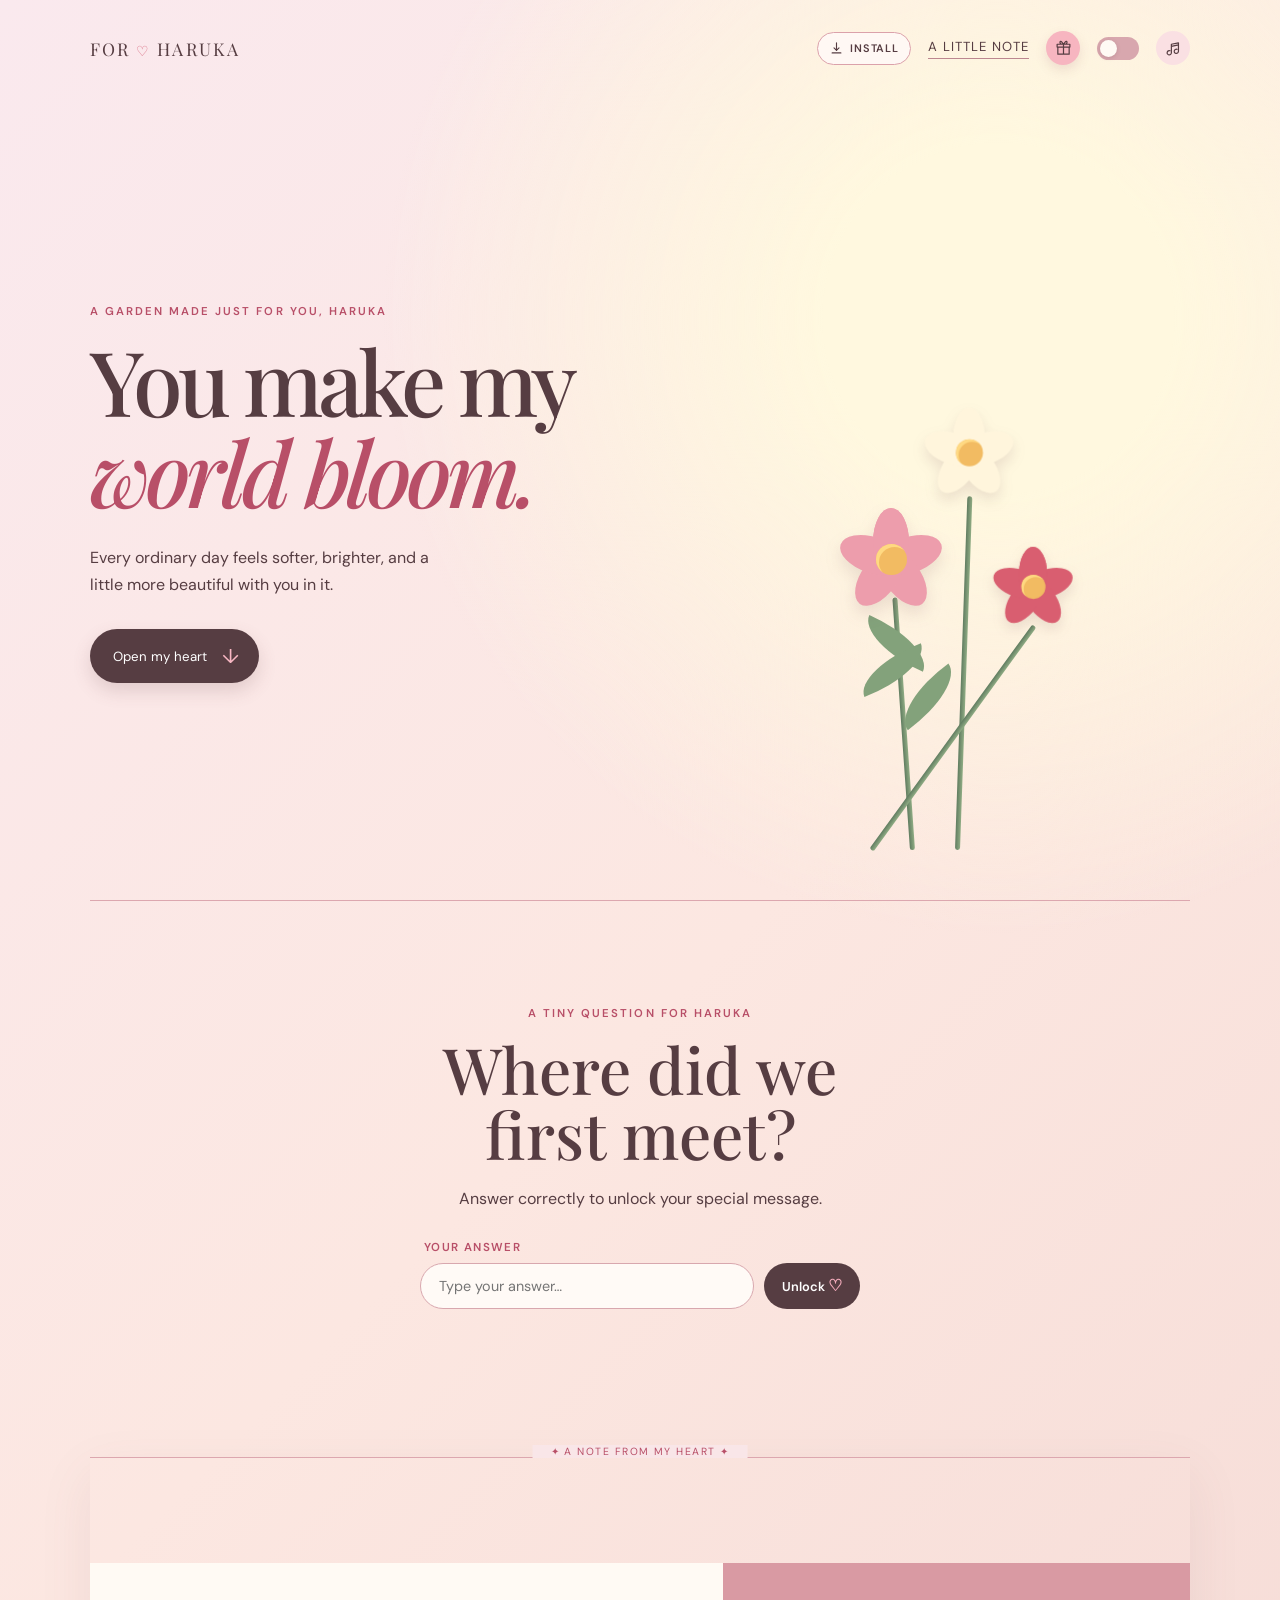
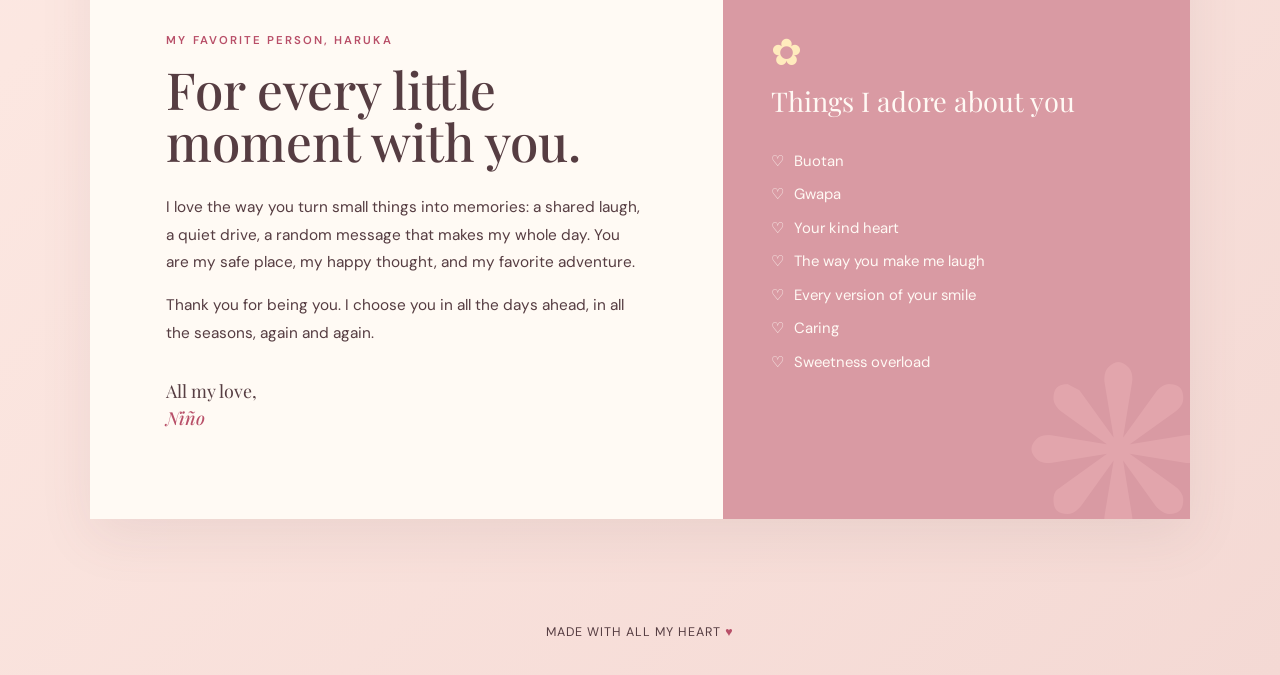
==== commit 68ec7247: "music" ====
--- a/index.html
+++ b/index.html
@@ -89,6 +89,7 @@
   </main>
 
   <footer>Made with all my heart <span>♥</span></footer>
+  <script src="assets/js/sound-effects.js"></script>
   <script src="assets/js/script.js"></script>
 </body>
 </html>
--- a/assets/css/styles.css
+++ b/assets/css/styles.css
@@ -12,6 +12,7 @@
 .install-button { display:inline-flex; align-items:center; gap:6px; margin-left:auto; margin-right:17px; padding:8px 11px; border:1px solid #dba1aa; border-radius:22px; background:#fff8f4; color:var(--ink); cursor:pointer; font:600 .68rem "DM Sans",sans-serif; letter-spacing:.07em; text-transform:uppercase; }.install-button svg { width:15px; height:15px; fill:none; stroke:currentColor; stroke-width:1.8; stroke-linecap:round; stroke-linejoin:round; }
 .theme-toggle { width:42px; height:23px; padding:3px; border:0; border-radius:20px; background:#d8a7ae; cursor:pointer; transition:background .25s; }.theme-toggle span { display:block; width:17px; height:17px; border-radius:50%; background:#fffaf4; box-shadow:0 1px 4px #5e3c4230; transition:transform .25s; }.theme-toggle[aria-checked="true"] { background:#d25a73; }.theme-toggle[aria-checked="true"] span { transform:translateX(19px); }
 body.monthsary-theme { --ink:#643f4b; --rose:#c95570; --deep:#b94d69; background:#f8dde2; } body.monthsary-theme .sky { background:radial-gradient(circle at 72% 16%,#fff6cf 0 7%,transparent 25%),radial-gradient(circle at 28% 80%,#ffe6b6 0,transparent 24%),linear-gradient(135deg,#f8dce2 0%,#fce8d7 52%,#edc9d3 100%); } body.monthsary-theme .letter:before { background:#f8dde2; } body.monthsary-theme .reasons { background:#ce7081; } body.monthsary-theme .button,.monthsary-theme .answer-row button { background:#743f50; }
+.music-control { display:grid; place-items:center; width:34px; height:34px; padding:0; border:0; border-radius:50%; background:#fae0e3; color:var(--ink); cursor:pointer; }.music-control svg { width:17px; height:17px; fill:none; stroke:currentColor; stroke-width:1.7; stroke-linecap:round; stroke-linejoin:round; }.music-control.is-muted { opacity:.55; }.nav-links .music-control { flex:none; }
 .gift-link.opening { animation:gift-open .62s ease-in forwards; pointer-events:none; }.opening-surprise main, .opening-surprise nav, .opening-surprise footer { animation:home-fade-out .58s ease-in forwards; }
 .hero { min-height:calc(100vh - 96px); min-height:calc(100dvh - 96px); position:relative; padding:clamp(50px,8vh,90px) 0 clamp(68px,9vh,100px); display:flex; flex-direction:column; justify-content:center; }
 .hero > :not(.bouquet) { position:relative; z-index:1; }
